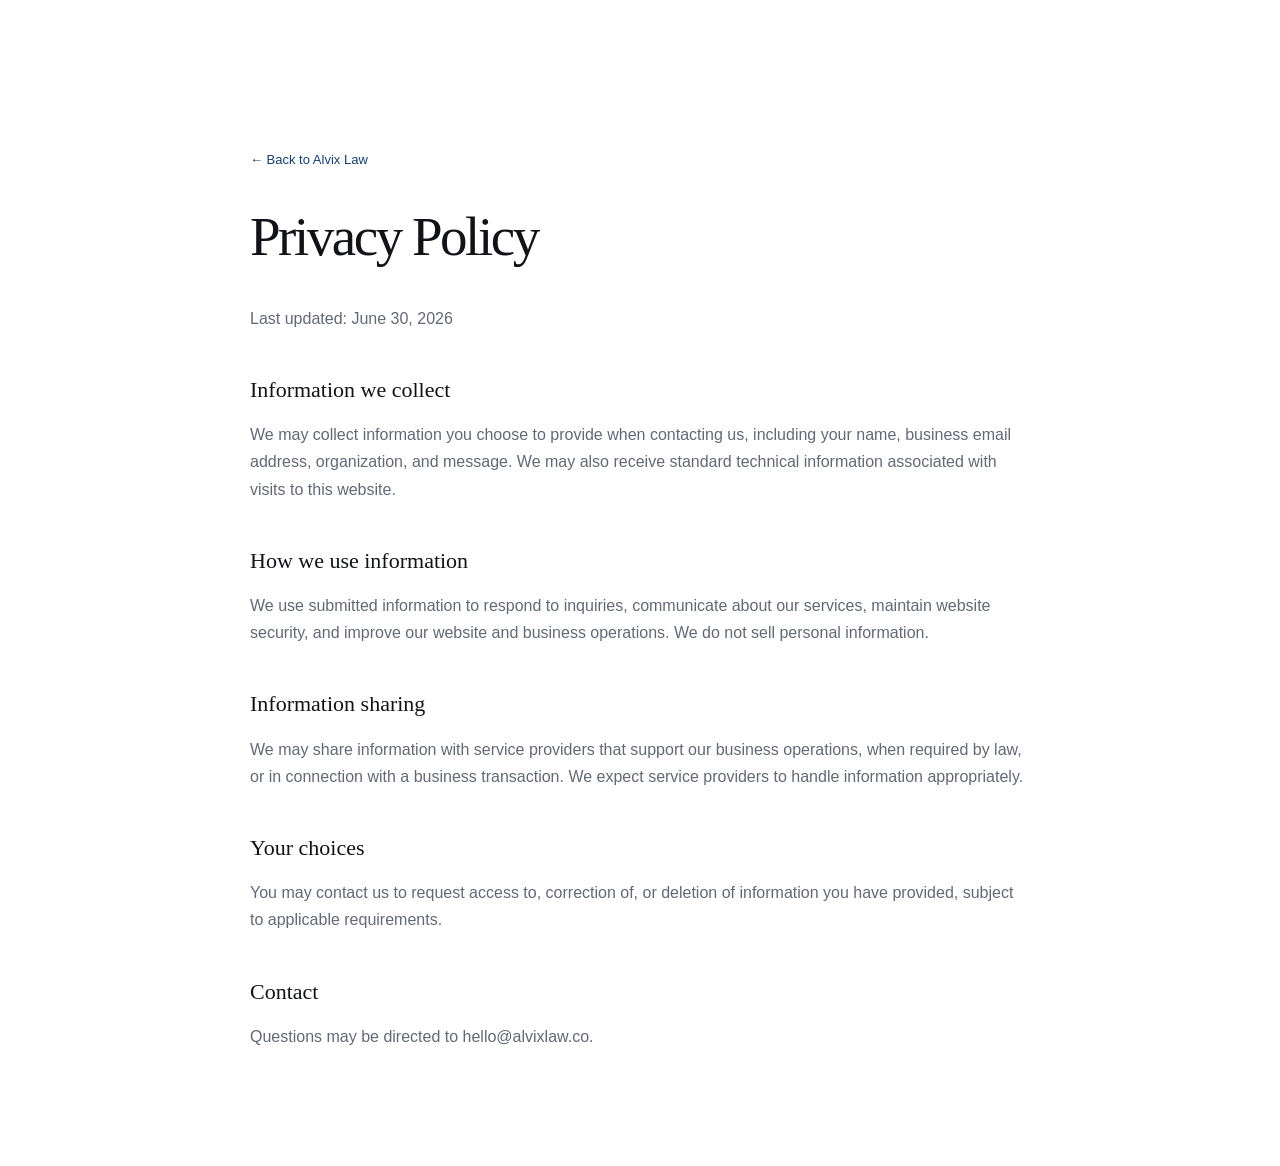
==== privacy.html @ d0ee5d0d "Redesign Alvix Law corporate website" ====
<!doctype html><html lang="en"><head><meta charset="UTF-8"><meta name="viewport" content="width=device-width,initial-scale=1"><title>Privacy Policy | Alvix Law</title><link rel="stylesheet" href="styles.css"></head><body><main class="legal-page"><a class="legal-back" href="index.html">← Back to Alvix Law</a><h1>Privacy Policy</h1><p>Last updated: June 30, 2026</p><h2>Information we collect</h2><p>We may collect information you choose to provide when contacting us, including your name, business email address, organization, and message. We may also receive standard technical information associated with visits to this website.</p><h2>How we use information</h2><p>We use submitted information to respond to inquiries, communicate about our services, maintain website security, and improve our website and business operations. We do not sell personal information.</p><h2>Information sharing</h2><p>We may share information with service providers that support our business operations, when required by law, or in connection with a business transaction. We expect service providers to handle information appropriately.</p><h2>Your choices</h2><p>You may contact us to request access to, correction of, or deletion of information you have provided, subject to applicable requirements.</p><h2>Contact</h2><p>Questions may be directed to <a href="mailto:hello@alvixlaw.co">hello@alvixlaw.co</a>.</p></main></body></html>
---- styles.css ----
:root{--ink:#111318;--muted:#626975;--line:#dfe2e7;--wash:#f5f6f8;--blue:#163f73;--blue2:#0e2c50;--white:#fff;--pad:clamp(24px,5.6vw,88px);--max:1440px}*{box-sizing:border-box}html{scroll-behavior:smooth}body{margin:0;color:var(--ink);background:#fff;font-family:"DM Sans",sans-serif;-webkit-font-smoothing:antialiased}a{color:inherit;text-decoration:none}button,input,textarea{font:inherit}.site-header{position:fixed;inset:0 0 auto;z-index:20;background:rgba(255,255,255,.92);backdrop-filter:blur(16px);border-bottom:1px solid rgba(17,19,24,.1)}.header-inner{height:76px;max-width:var(--max);margin:auto;padding:0 var(--pad);display:grid;grid-template-columns:1fr auto 1fr;align-items:center}.brand{display:inline-flex;align-items:center;gap:8px;width:max-content;font:500 17px Manrope,sans-serif;letter-spacing:.075em}.brand b{font-weight:400;color:#7a8089}.brand svg{width:28px;fill:var(--ink)}nav{display:flex;gap:34px}nav a{font-size:13px;color:#343941;transition:color .2s}nav a:hover{color:var(--blue)}.button{display:inline-flex;justify-content:center;align-items:center;gap:20px;width:max-content;min-height:50px;padding:0 22px;background:var(--blue);color:#fff;border:1px solid var(--blue);font-size:13px;font-weight:500;cursor:pointer;transition:background .2s,transform .2s}.button:hover{background:var(--blue2);transform:translateY(-1px)}.button span{font-size:17px}.button-small{justify-self:end;min-height:40px;padding:0 16px;gap:12px}.menu-toggle{display:none;background:none;border:0;padding:10px 0}.hero{max-width:var(--max);min-height:760px;margin:auto;padding:76px 0 0;display:grid;grid-template-columns:1.08fr .92fr}.hero-copy{padding:clamp(90px,10vw,150px) var(--pad) 80px;display:flex;flex-direction:column;justify-content:center}.eyebrow,.section-kicker{display:flex;align-items:center;gap:11px;text-transform:uppercase;letter-spacing:.15em;font-size:10px;font-weight:600}.eyebrow span{width:18px;height:1px;background:var(--blue)}.hero h1{font:500 clamp(58px,6vw,96px)/.99 Manrope,sans-serif;letter-spacing:-.064em;margin:34px 0 32px;max-width:790px}.hero h1 em{font-style:normal;color:var(--blue)}.hero-lede{max-width:640px;color:var(--muted);font-size:clamp(17px,1.35vw,21px);line-height:1.58;margin:0}.hero-actions{display:flex;align-items:center;gap:32px;margin-top:44px}.text-link{font-size:13px;font-weight:500;border-bottom:1px solid var(--ink);padding:7px 0}.text-link span{margin-left:8px}.hero-image{background:linear-gradient(rgba(8,25,43,.04),rgba(8,25,43,.04)),url("assets/austin-skyline.webp") center/cover;position:relative;min-height:620px}.image-caption{position:absolute;bottom:0;left:0;right:0;padding:18px 22px;display:flex;justify-content:space-between;background:rgba(7,20,34,.62);color:#fff;font-size:9px;letter-spacing:.12em;text-transform:uppercase;backdrop-filter:blur(8px)}.trust-bar{max-width:var(--max);margin:auto;padding:0 var(--pad);min-height:96px;border-top:1px solid var(--line);border-bottom:1px solid var(--line);display:flex;align-items:center;justify-content:space-between;gap:22px}.trust-bar p{font-size:11px;text-transform:uppercase;letter-spacing:.12em;color:#505660;white-space:nowrap}.trust-bar i{width:4px;height:4px;border-radius:50%;background:#9aa0a9}.section{max-width:var(--max);margin:auto;padding:clamp(90px,11vw,165px) var(--pad)}.section-kicker{align-items:flex-start;color:var(--muted)}.section-kicker span{font-size:9px;color:var(--blue);padding-top:2px}.section-kicker p{margin:0}.about{display:grid;grid-template-columns:25% 1fr}.about-content h2,.section-intro h2,.why h2,.contact h2{font:500 clamp(42px,5.4vw,78px)/1.07 Manrope,sans-serif;letter-spacing:-.052em;margin:0}.about-copy{display:grid;grid-template-columns:1fr 1fr;gap:54px;margin-top:65px}.about-copy p{font-size:17px;line-height:1.65;margin:0;color:var(--muted)}.services{background:var(--wash);max-width:none}.services>*{max-width:calc(var(--max) - var(--pad)*2);margin-left:auto;margin-right:auto}.section-intro{display:grid;grid-template-columns:25% 1fr 300px;gap:0;align-items:end}.section-intro h2{max-width:780px}.section-intro>p{color:var(--muted);line-height:1.6;font-size:15px;margin:0}.service-grid{display:grid;grid-template-columns:repeat(3,1fr);border-top:1px solid var(--line);border-left:1px solid var(--line);margin-top:80px}.service-grid article{background:#fff;min-height:310px;padding:30px;position:relative;border-right:1px solid var(--line);border-bottom:1px solid var(--line);display:flex;flex-direction:column;transition:transform .25s,box-shadow .25s}.service-grid article:hover{transform:translateY(-4px);box-shadow:0 18px 50px rgba(20,35,55,.08);z-index:2}.service-grid article>span{position:absolute;top:33px;right:30px;color:#8a9099;font-size:10px}.service-icon{width:42px;height:42px;background:#edf2f7;display:grid;place-items:center;color:var(--blue)}.service-icon svg{width:21px;fill:none;stroke:currentColor;stroke-width:1.35}.service-grid h3{font:500 21px Manrope;margin:auto 0 13px;letter-spacing:-.025em}.service-grid p{font-size:14px;line-height:1.6;color:var(--muted);margin:0;max-width:310px}.why{padding-top:0;padding-bottom:0}.why-panel{background:var(--blue2);color:#fff;padding:clamp(55px,7vw,100px);display:grid;grid-template-columns:1.15fr .85fr;gap:12vw}.section-kicker.light{color:#aebdd0}.section-kicker.light span{color:#fff}.why h2{margin-top:40px}.why-lede{max-width:570px;color:#b8c4d3;font-size:16px;line-height:1.65;margin:35px 0 0}.why ul{list-style:none;margin:0;padding:0;border-top:1px solid rgba(255,255,255,.2);align-self:center}.why li{border-bottom:1px solid rgba(255,255,255,.2);padding:21px 0;display:flex;gap:16px;font-size:14px}.why li span{color:#9cb6d3}.process-heading{grid-template-columns:25% 1fr 300px}.timeline{display:grid;grid-template-columns:repeat(4,1fr);margin-top:90px;border-top:1px solid var(--ink)}.timeline article{min-height:260px;padding:24px 26px 0 0;display:flex;flex-direction:column;justify-content:space-between;border-right:1px solid var(--line);position:relative}.timeline article:before{content:"";position:absolute;top:-4px;left:0;width:7px;height:7px;background:var(--blue);border-radius:50%}.timeline article:not(:first-child){padding-left:26px}.timeline article>span{font-size:10px;color:var(--muted)}.timeline h3{font:500 20px Manrope;margin:0 0 14px}.timeline p{font-size:14px;line-height:1.6;color:var(--muted);max-width:250px;margin:0}.contact{background:var(--wash);max-width:none;display:grid;grid-template-columns:1fr 1fr;gap:12vw}.contact>*{max-width:630px}.contact-copy{margin-left:max(0px,calc((100vw - var(--max))/2))}.contact h2{margin:35px 0 30px}.contact-copy>p{font-size:16px;line-height:1.65;color:var(--muted);max-width:530px}.contact-details{display:flex;flex-direction:column;gap:10px;margin-top:50px;font-size:14px}.contact-details a{text-decoration:underline;text-underline-offset:4px}.contact-details span{color:var(--muted)}form{background:#fff;padding:clamp(28px,4vw,52px);box-shadow:0 24px 70px rgba(20,35,55,.07)}label{display:flex;flex-direction:column;gap:9px;font-size:11px;font-weight:500;color:#424852;margin-bottom:23px}.field-row{display:grid;grid-template-columns:1fr 1fr;gap:18px}.field-row label{margin-bottom:23px}input,textarea{width:100%;border:0;border-bottom:1px solid #cbd0d6;background:transparent;padding:10px 0 12px;color:var(--ink);outline:none;resize:vertical;border-radius:0}input:focus,textarea:focus{border-color:var(--blue)}form .button{margin-top:5px}.form-note{font-size:10px;color:#7a8089;margin:15px 0 0}footer{background:#111820;color:#fff;padding:70px max(var(--pad),calc((100vw - var(--max))/2 + var(--pad))) 30px}.footer-top{display:grid;grid-template-columns:1.5fr 1fr 1fr;align-items:start;gap:40px}.footer-brand svg{fill:#fff}.footer-brand b{color:#8996a4}.footer-top p{margin:0;color:#aeb6c0;font-size:12px;line-height:1.65}.footer-bottom{border-top:1px solid #35404c;margin-top:70px;padding-top:25px;display:flex;justify-content:space-between}.footer-bottom p,.footer-bottom a,.disclosure{font-size:10px;color:#909ba7}.footer-bottom div{display:flex;gap:25px}.disclosure{border-top:1px solid #35404c;margin:25px 0 0;padding-top:22px;line-height:1.6;max-width:900px}.legal-page{max-width:840px;margin:0 auto;padding:150px 30px 100px}.legal-page h1{font:500 55px Manrope;letter-spacing:-.045em}.legal-page h2{font:500 22px Manrope;margin-top:45px}.legal-page p,.legal-page li{color:var(--muted);line-height:1.7}.legal-back{font-size:13px;color:var(--blue)}.fade-up{opacity:0;transform:translateY(18px);transition:opacity .65s ease,transform .65s ease}.fade-up.visible{opacity:1;transform:none}@media(max-width:960px){.header-inner{grid-template-columns:1fr auto}.header-inner nav,.header-inner>.button{display:none}.menu-toggle{display:flex;flex-direction:column;gap:6px}.menu-toggle span{width:24px;height:1px;background:var(--ink);transition:transform .2s}.site-header.open .header-inner{height:100vh;align-items:flex-start;padding-top:24px;background:#fff}.site-header.open nav{display:flex;position:absolute;top:23%;left:var(--pad);flex-direction:column;gap:18px}.site-header.open nav a{font:500 40px Manrope;letter-spacing:-.04em}.site-header.open .header-inner>.button{display:flex;position:absolute;left:var(--pad);bottom:45px}.site-header.open .menu-toggle span:first-child{transform:translateY(3.5px) rotate(45deg)}.site-header.open .menu-toggle span:last-child{transform:translateY(-3.5px) rotate(-45deg)}.hero{grid-template-columns:1fr;min-height:auto}.hero-copy{padding-top:130px}.hero-image{min-height:520px}.about{grid-template-columns:1fr;gap:45px}.section-intro,.process-heading{grid-template-columns:1fr;gap:35px}.section-intro>p{max-width:500px}.service-grid{grid-template-columns:repeat(2,1fr)}.why-panel{grid-template-columns:1fr;gap:65px}.contact{gap:60px}.timeline{grid-template-columns:repeat(2,1fr);border-left:1px solid var(--line)}.timeline article{border-bottom:1px solid var(--line);padding:24px!important}.timeline article:before{left:-4px}.footer-top{grid-template-columns:1fr 1fr}.footer-top .footer-brand{grid-column:1/-1}}@media(max-width:680px){.header-inner{height:68px}.hero{padding-top:68px}.hero-copy{padding:85px var(--pad) 65px}.hero h1{font-size:clamp(50px,15vw,72px)}.hero-image{min-height:380px}.hero-actions{align-items:flex-start;flex-direction:column;gap:18px}.trust-bar{overflow:hidden;justify-content:flex-start;gap:20px}.trust-bar p:nth-of-type(n+3),.trust-bar i:nth-of-type(n+3){display:none}.about-copy{grid-template-columns:1fr;gap:22px;margin-top:40px}.service-grid{grid-template-columns:1fr;margin-top:55px}.service-grid article{min-height:260px}.why{padding-left:0;padding-right:0}.why-panel{padding:70px var(--pad)}.timeline{grid-template-columns:1fr;margin-top:55px}.timeline article{min-height:210px}.contact{grid-template-columns:1fr;padding-top:90px;padding-bottom:90px}.contact-copy{margin:0}.field-row{grid-template-columns:1fr;gap:0}.footer-top{grid-template-columns:1fr}.footer-top .footer-brand{grid-column:auto}.footer-bottom{align-items:flex-start;flex-direction:column;gap:20px}.footer-bottom div{flex-wrap:wrap}.image-caption span:last-child{display:none}}
@media(prefers-reduced-motion:reduce){html{scroll-behavior:auto}*,*:before,*:after{animation:none!important;transition:none!important}.fade-up{opacity:1;transform:none}}
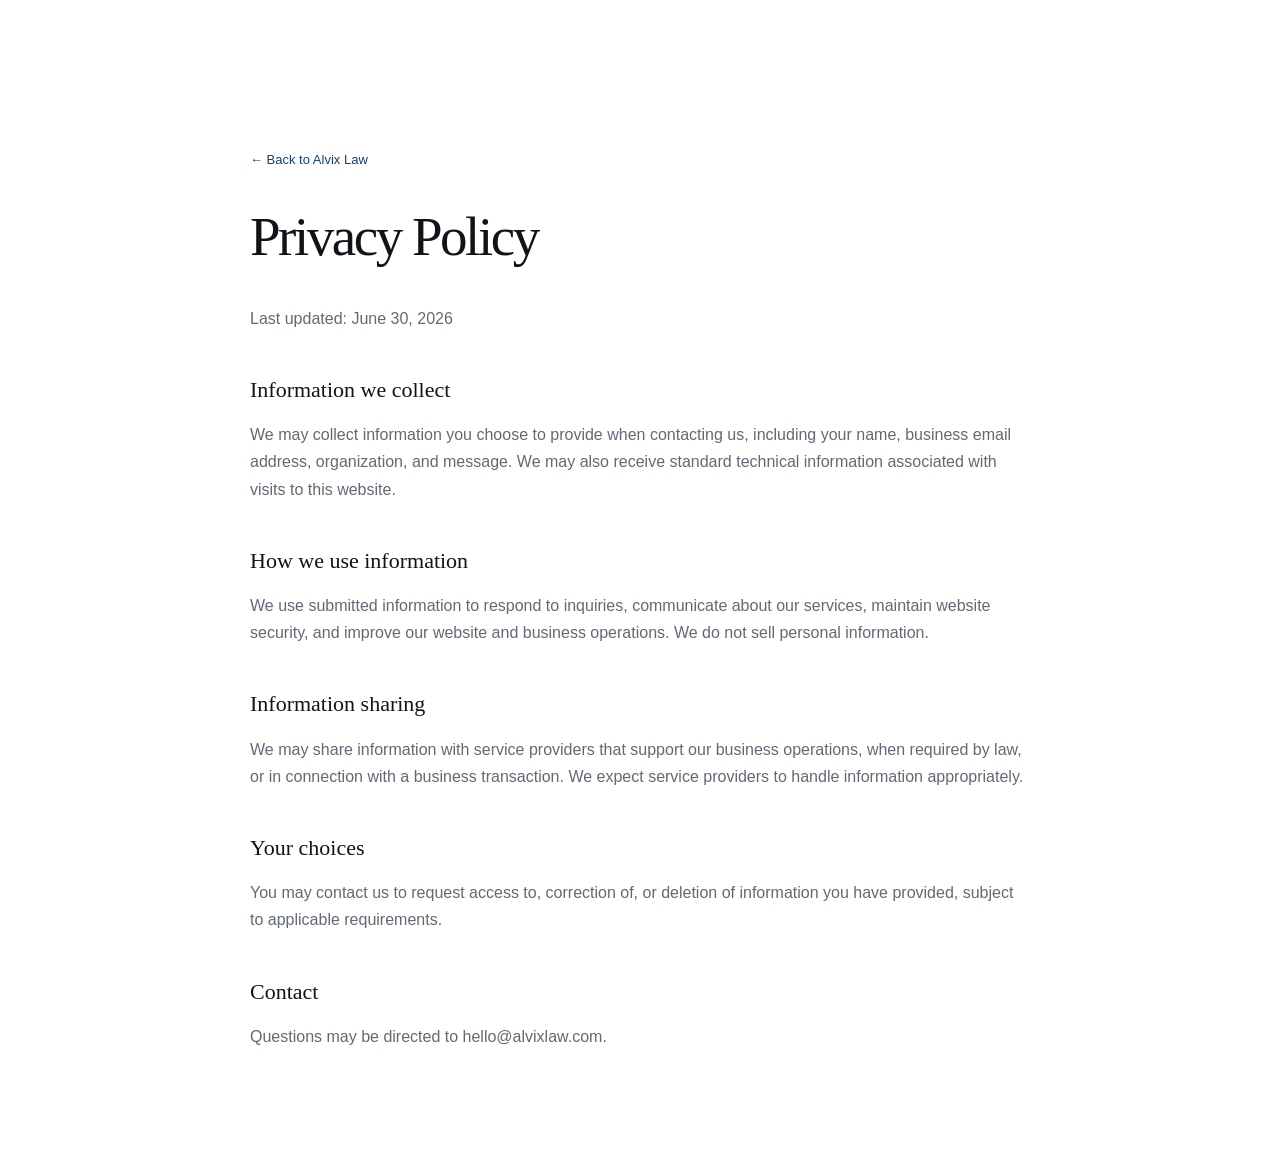
==== commit a0f697b8: "Refine corporate calls to action" ====
--- a/privacy.html
+++ b/privacy.html
@@ -1 +1,46 @@
-<!doctype html><html lang="en"><head><meta charset="UTF-8"><meta name="viewport" content="width=device-width,initial-scale=1"><title>Privacy Policy | Alvix Law</title><link rel="stylesheet" href="styles.css"></head><body><main class="legal-page"><a class="legal-back" href="index.html">← Back to Alvix Law</a><h1>Privacy Policy</h1><p>Last updated: June 30, 2026</p><h2>Information we collect</h2><p>We may collect information you choose to provide when contacting us, including your name, business email address, organization, and message. We may also receive standard technical information associated with visits to this website.</p><h2>How we use information</h2><p>We use submitted information to respond to inquiries, communicate about our services, maintain website security, and improve our website and business operations. We do not sell personal information.</p><h2>Information sharing</h2><p>We may share information with service providers that support our business operations, when required by law, or in connection with a business transaction. We expect service providers to handle information appropriately.</p><h2>Your choices</h2><p>You may contact us to request access to, correction of, or deletion of information you have provided, subject to applicable requirements.</p><h2>Contact</h2><p>Questions may be directed to <a href="mailto:hello@alvixlaw.co">hello@alvixlaw.co</a>.</p></main></body></html>
+<!doctype html>
+<html lang="en">
+  <head>
+    <meta charset="UTF-8" />
+    <meta name="viewport" content="width=device-width,initial-scale=1" />
+    <title>Privacy Policy | Alvix Law</title>
+    <link rel="stylesheet" href="styles.css" />
+  </head>
+  <body>
+    <main class="legal-page">
+      <a class="legal-back" href="index.html">← Back to Alvix Law</a>
+      <h1>Privacy Policy</h1>
+      <p>Last updated: June 30, 2026</p>
+      <h2>Information we collect</h2>
+      <p>
+        We may collect information you choose to provide when contacting us,
+        including your name, business email address, organization, and message.
+        We may also receive standard technical information associated with
+        visits to this website.
+      </p>
+      <h2>How we use information</h2>
+      <p>
+        We use submitted information to respond to inquiries, communicate about
+        our services, maintain website security, and improve our website and
+        business operations. We do not sell personal information.
+      </p>
+      <h2>Information sharing</h2>
+      <p>
+        We may share information with service providers that support our
+        business operations, when required by law, or in connection with a
+        business transaction. We expect service providers to handle information
+        appropriately.
+      </p>
+      <h2>Your choices</h2>
+      <p>
+        You may contact us to request access to, correction of, or deletion of
+        information you have provided, subject to applicable requirements.
+      </p>
+      <h2>Contact</h2>
+      <p>
+        Questions may be directed to
+        <a href="mailto:hello@alvixlaw.com">hello@alvixlaw.com</a>.
+      </p>
+    </main>
+  </body>
+</html>
--- a/styles.css
+++ b/styles.css
@@ -1,2 +1,798 @@
-:root{--ink:#111318;--muted:#626975;--line:#dfe2e7;--wash:#f5f6f8;--blue:#163f73;--blue2:#0e2c50;--white:#fff;--pad:clamp(24px,5.6vw,88px);--max:1440px}*{box-sizing:border-box}html{scroll-behavior:smooth}body{margin:0;color:var(--ink);background:#fff;font-family:"DM Sans",sans-serif;-webkit-font-smoothing:antialiased}a{color:inherit;text-decoration:none}button,input,textarea{font:inherit}.site-header{position:fixed;inset:0 0 auto;z-index:20;background:rgba(255,255,255,.92);backdrop-filter:blur(16px);border-bottom:1px solid rgba(17,19,24,.1)}.header-inner{height:76px;max-width:var(--max);margin:auto;padding:0 var(--pad);display:grid;grid-template-columns:1fr auto 1fr;align-items:center}.brand{display:inline-flex;align-items:center;gap:8px;width:max-content;font:500 17px Manrope,sans-serif;letter-spacing:.075em}.brand b{font-weight:400;color:#7a8089}.brand svg{width:28px;fill:var(--ink)}nav{display:flex;gap:34px}nav a{font-size:13px;color:#343941;transition:color .2s}nav a:hover{color:var(--blue)}.button{display:inline-flex;justify-content:center;align-items:center;gap:20px;width:max-content;min-height:50px;padding:0 22px;background:var(--blue);color:#fff;border:1px solid var(--blue);font-size:13px;font-weight:500;cursor:pointer;transition:background .2s,transform .2s}.button:hover{background:var(--blue2);transform:translateY(-1px)}.button span{font-size:17px}.button-small{justify-self:end;min-height:40px;padding:0 16px;gap:12px}.menu-toggle{display:none;background:none;border:0;padding:10px 0}.hero{max-width:var(--max);min-height:760px;margin:auto;padding:76px 0 0;display:grid;grid-template-columns:1.08fr .92fr}.hero-copy{padding:clamp(90px,10vw,150px) var(--pad) 80px;display:flex;flex-direction:column;justify-content:center}.eyebrow,.section-kicker{display:flex;align-items:center;gap:11px;text-transform:uppercase;letter-spacing:.15em;font-size:10px;font-weight:600}.eyebrow span{width:18px;height:1px;background:var(--blue)}.hero h1{font:500 clamp(58px,6vw,96px)/.99 Manrope,sans-serif;letter-spacing:-.064em;margin:34px 0 32px;max-width:790px}.hero h1 em{font-style:normal;color:var(--blue)}.hero-lede{max-width:640px;color:var(--muted);font-size:clamp(17px,1.35vw,21px);line-height:1.58;margin:0}.hero-actions{display:flex;align-items:center;gap:32px;margin-top:44px}.text-link{font-size:13px;font-weight:500;border-bottom:1px solid var(--ink);padding:7px 0}.text-link span{margin-left:8px}.hero-image{background:linear-gradient(rgba(8,25,43,.04),rgba(8,25,43,.04)),url("assets/austin-skyline.webp") center/cover;position:relative;min-height:620px}.image-caption{position:absolute;bottom:0;left:0;right:0;padding:18px 22px;display:flex;justify-content:space-between;background:rgba(7,20,34,.62);color:#fff;font-size:9px;letter-spacing:.12em;text-transform:uppercase;backdrop-filter:blur(8px)}.trust-bar{max-width:var(--max);margin:auto;padding:0 var(--pad);min-height:96px;border-top:1px solid var(--line);border-bottom:1px solid var(--line);display:flex;align-items:center;justify-content:space-between;gap:22px}.trust-bar p{font-size:11px;text-transform:uppercase;letter-spacing:.12em;color:#505660;white-space:nowrap}.trust-bar i{width:4px;height:4px;border-radius:50%;background:#9aa0a9}.section{max-width:var(--max);margin:auto;padding:clamp(90px,11vw,165px) var(--pad)}.section-kicker{align-items:flex-start;color:var(--muted)}.section-kicker span{font-size:9px;color:var(--blue);padding-top:2px}.section-kicker p{margin:0}.about{display:grid;grid-template-columns:25% 1fr}.about-content h2,.section-intro h2,.why h2,.contact h2{font:500 clamp(42px,5.4vw,78px)/1.07 Manrope,sans-serif;letter-spacing:-.052em;margin:0}.about-copy{display:grid;grid-template-columns:1fr 1fr;gap:54px;margin-top:65px}.about-copy p{font-size:17px;line-height:1.65;margin:0;color:var(--muted)}.services{background:var(--wash);max-width:none}.services>*{max-width:calc(var(--max) - var(--pad)*2);margin-left:auto;margin-right:auto}.section-intro{display:grid;grid-template-columns:25% 1fr 300px;gap:0;align-items:end}.section-intro h2{max-width:780px}.section-intro>p{color:var(--muted);line-height:1.6;font-size:15px;margin:0}.service-grid{display:grid;grid-template-columns:repeat(3,1fr);border-top:1px solid var(--line);border-left:1px solid var(--line);margin-top:80px}.service-grid article{background:#fff;min-height:310px;padding:30px;position:relative;border-right:1px solid var(--line);border-bottom:1px solid var(--line);display:flex;flex-direction:column;transition:transform .25s,box-shadow .25s}.service-grid article:hover{transform:translateY(-4px);box-shadow:0 18px 50px rgba(20,35,55,.08);z-index:2}.service-grid article>span{position:absolute;top:33px;right:30px;color:#8a9099;font-size:10px}.service-icon{width:42px;height:42px;background:#edf2f7;display:grid;place-items:center;color:var(--blue)}.service-icon svg{width:21px;fill:none;stroke:currentColor;stroke-width:1.35}.service-grid h3{font:500 21px Manrope;margin:auto 0 13px;letter-spacing:-.025em}.service-grid p{font-size:14px;line-height:1.6;color:var(--muted);margin:0;max-width:310px}.why{padding-top:0;padding-bottom:0}.why-panel{background:var(--blue2);color:#fff;padding:clamp(55px,7vw,100px);display:grid;grid-template-columns:1.15fr .85fr;gap:12vw}.section-kicker.light{color:#aebdd0}.section-kicker.light span{color:#fff}.why h2{margin-top:40px}.why-lede{max-width:570px;color:#b8c4d3;font-size:16px;line-height:1.65;margin:35px 0 0}.why ul{list-style:none;margin:0;padding:0;border-top:1px solid rgba(255,255,255,.2);align-self:center}.why li{border-bottom:1px solid rgba(255,255,255,.2);padding:21px 0;display:flex;gap:16px;font-size:14px}.why li span{color:#9cb6d3}.process-heading{grid-template-columns:25% 1fr 300px}.timeline{display:grid;grid-template-columns:repeat(4,1fr);margin-top:90px;border-top:1px solid var(--ink)}.timeline article{min-height:260px;padding:24px 26px 0 0;display:flex;flex-direction:column;justify-content:space-between;border-right:1px solid var(--line);position:relative}.timeline article:before{content:"";position:absolute;top:-4px;left:0;width:7px;height:7px;background:var(--blue);border-radius:50%}.timeline article:not(:first-child){padding-left:26px}.timeline article>span{font-size:10px;color:var(--muted)}.timeline h3{font:500 20px Manrope;margin:0 0 14px}.timeline p{font-size:14px;line-height:1.6;color:var(--muted);max-width:250px;margin:0}.contact{background:var(--wash);max-width:none;display:grid;grid-template-columns:1fr 1fr;gap:12vw}.contact>*{max-width:630px}.contact-copy{margin-left:max(0px,calc((100vw - var(--max))/2))}.contact h2{margin:35px 0 30px}.contact-copy>p{font-size:16px;line-height:1.65;color:var(--muted);max-width:530px}.contact-details{display:flex;flex-direction:column;gap:10px;margin-top:50px;font-size:14px}.contact-details a{text-decoration:underline;text-underline-offset:4px}.contact-details span{color:var(--muted)}form{background:#fff;padding:clamp(28px,4vw,52px);box-shadow:0 24px 70px rgba(20,35,55,.07)}label{display:flex;flex-direction:column;gap:9px;font-size:11px;font-weight:500;color:#424852;margin-bottom:23px}.field-row{display:grid;grid-template-columns:1fr 1fr;gap:18px}.field-row label{margin-bottom:23px}input,textarea{width:100%;border:0;border-bottom:1px solid #cbd0d6;background:transparent;padding:10px 0 12px;color:var(--ink);outline:none;resize:vertical;border-radius:0}input:focus,textarea:focus{border-color:var(--blue)}form .button{margin-top:5px}.form-note{font-size:10px;color:#7a8089;margin:15px 0 0}footer{background:#111820;color:#fff;padding:70px max(var(--pad),calc((100vw - var(--max))/2 + var(--pad))) 30px}.footer-top{display:grid;grid-template-columns:1.5fr 1fr 1fr;align-items:start;gap:40px}.footer-brand svg{fill:#fff}.footer-brand b{color:#8996a4}.footer-top p{margin:0;color:#aeb6c0;font-size:12px;line-height:1.65}.footer-bottom{border-top:1px solid #35404c;margin-top:70px;padding-top:25px;display:flex;justify-content:space-between}.footer-bottom p,.footer-bottom a,.disclosure{font-size:10px;color:#909ba7}.footer-bottom div{display:flex;gap:25px}.disclosure{border-top:1px solid #35404c;margin:25px 0 0;padding-top:22px;line-height:1.6;max-width:900px}.legal-page{max-width:840px;margin:0 auto;padding:150px 30px 100px}.legal-page h1{font:500 55px Manrope;letter-spacing:-.045em}.legal-page h2{font:500 22px Manrope;margin-top:45px}.legal-page p,.legal-page li{color:var(--muted);line-height:1.7}.legal-back{font-size:13px;color:var(--blue)}.fade-up{opacity:0;transform:translateY(18px);transition:opacity .65s ease,transform .65s ease}.fade-up.visible{opacity:1;transform:none}@media(max-width:960px){.header-inner{grid-template-columns:1fr auto}.header-inner nav,.header-inner>.button{display:none}.menu-toggle{display:flex;flex-direction:column;gap:6px}.menu-toggle span{width:24px;height:1px;background:var(--ink);transition:transform .2s}.site-header.open .header-inner{height:100vh;align-items:flex-start;padding-top:24px;background:#fff}.site-header.open nav{display:flex;position:absolute;top:23%;left:var(--pad);flex-direction:column;gap:18px}.site-header.open nav a{font:500 40px Manrope;letter-spacing:-.04em}.site-header.open .header-inner>.button{display:flex;position:absolute;left:var(--pad);bottom:45px}.site-header.open .menu-toggle span:first-child{transform:translateY(3.5px) rotate(45deg)}.site-header.open .menu-toggle span:last-child{transform:translateY(-3.5px) rotate(-45deg)}.hero{grid-template-columns:1fr;min-height:auto}.hero-copy{padding-top:130px}.hero-image{min-height:520px}.about{grid-template-columns:1fr;gap:45px}.section-intro,.process-heading{grid-template-columns:1fr;gap:35px}.section-intro>p{max-width:500px}.service-grid{grid-template-columns:repeat(2,1fr)}.why-panel{grid-template-columns:1fr;gap:65px}.contact{gap:60px}.timeline{grid-template-columns:repeat(2,1fr);border-left:1px solid var(--line)}.timeline article{border-bottom:1px solid var(--line);padding:24px!important}.timeline article:before{left:-4px}.footer-top{grid-template-columns:1fr 1fr}.footer-top .footer-brand{grid-column:1/-1}}@media(max-width:680px){.header-inner{height:68px}.hero{padding-top:68px}.hero-copy{padding:85px var(--pad) 65px}.hero h1{font-size:clamp(50px,15vw,72px)}.hero-image{min-height:380px}.hero-actions{align-items:flex-start;flex-direction:column;gap:18px}.trust-bar{overflow:hidden;justify-content:flex-start;gap:20px}.trust-bar p:nth-of-type(n+3),.trust-bar i:nth-of-type(n+3){display:none}.about-copy{grid-template-columns:1fr;gap:22px;margin-top:40px}.service-grid{grid-template-columns:1fr;margin-top:55px}.service-grid article{min-height:260px}.why{padding-left:0;padding-right:0}.why-panel{padding:70px var(--pad)}.timeline{grid-template-columns:1fr;margin-top:55px}.timeline article{min-height:210px}.contact{grid-template-columns:1fr;padding-top:90px;padding-bottom:90px}.contact-copy{margin:0}.field-row{grid-template-columns:1fr;gap:0}.footer-top{grid-template-columns:1fr}.footer-top .footer-brand{grid-column:auto}.footer-bottom{align-items:flex-start;flex-direction:column;gap:20px}.footer-bottom div{flex-wrap:wrap}.image-caption span:last-child{display:none}}
-@media(prefers-reduced-motion:reduce){html{scroll-behavior:auto}*,*:before,*:after{animation:none!important;transition:none!important}.fade-up{opacity:1;transform:none}}
+:root {
+  --ink: #111318;
+  --muted: #626975;
+  --line: #dfe2e7;
+  --wash: #f5f6f8;
+  --blue: #163f73;
+  --blue2: #0e2c50;
+  --white: #fff;
+  --pad: clamp(24px, 5.6vw, 88px);
+  --max: 1440px;
+}
+* {
+  box-sizing: border-box;
+}
+html {
+  scroll-behavior: smooth;
+}
+body {
+  margin: 0;
+  color: var(--ink);
+  background: #fff;
+  font-family: "DM Sans", sans-serif;
+  -webkit-font-smoothing: antialiased;
+}
+a {
+  color: inherit;
+  text-decoration: none;
+}
+button,
+input,
+textarea {
+  font: inherit;
+}
+.site-header {
+  position: fixed;
+  inset: 0 0 auto;
+  z-index: 20;
+  background: rgba(255, 255, 255, 0.92);
+  backdrop-filter: blur(16px);
+  border-bottom: 1px solid rgba(17, 19, 24, 0.1);
+}
+.header-inner {
+  height: 76px;
+  max-width: var(--max);
+  margin: auto;
+  padding: 0 var(--pad);
+  display: grid;
+  grid-template-columns: 1fr auto 1fr;
+  align-items: center;
+}
+.brand {
+  display: inline-flex;
+  align-items: center;
+  gap: 8px;
+  width: max-content;
+  font:
+    500 17px Manrope,
+    sans-serif;
+  letter-spacing: 0.075em;
+}
+.brand b {
+  font-weight: 400;
+  color: #7a8089;
+}
+.brand svg {
+  width: 28px;
+  fill: var(--ink);
+}
+nav {
+  display: flex;
+  gap: 34px;
+}
+nav a {
+  font-size: 13px;
+  color: #343941;
+  transition: color 0.2s;
+}
+nav a:hover {
+  color: var(--blue);
+}
+.button {
+  display: inline-flex;
+  justify-content: center;
+  align-items: center;
+  gap: 20px;
+  width: max-content;
+  min-height: 50px;
+  padding: 0 22px;
+  background: var(--blue);
+  color: #fff;
+  border: 1px solid var(--blue);
+  font-size: 13px;
+  font-weight: 500;
+  cursor: pointer;
+  transition:
+    background 0.2s,
+    transform 0.2s;
+}
+.button:hover {
+  background: var(--blue2);
+  transform: translateY(-1px);
+}
+.button span {
+  font-size: 17px;
+}
+.button-small {
+  justify-self: end;
+  min-height: 40px;
+  padding: 0 16px;
+  gap: 12px;
+}
+.menu-toggle {
+  display: none;
+  background: none;
+  border: 0;
+  padding: 10px 0;
+}
+.hero {
+  max-width: var(--max);
+  min-height: 760px;
+  margin: auto;
+  padding: 76px 0 0;
+  display: grid;
+  grid-template-columns: 1.08fr 0.92fr;
+}
+.hero-copy {
+  padding: clamp(90px, 10vw, 150px) var(--pad) 80px;
+  display: flex;
+  flex-direction: column;
+  justify-content: center;
+}
+.eyebrow,
+.section-kicker {
+  display: flex;
+  align-items: center;
+  gap: 11px;
+  text-transform: uppercase;
+  letter-spacing: 0.15em;
+  font-size: 10px;
+  font-weight: 600;
+}
+.eyebrow span {
+  width: 18px;
+  height: 1px;
+  background: var(--blue);
+}
+.hero h1 {
+  font:
+    500 clamp(58px, 6vw, 96px) / 0.99 Manrope,
+    sans-serif;
+  letter-spacing: -0.064em;
+  margin: 34px 0 32px;
+  max-width: 790px;
+}
+.hero h1 em {
+  font-style: normal;
+  color: var(--blue);
+}
+.hero-lede {
+  max-width: 640px;
+  color: var(--muted);
+  font-size: clamp(17px, 1.35vw, 21px);
+  line-height: 1.58;
+  margin: 0;
+}
+.hero-actions {
+  display: flex;
+  align-items: center;
+  gap: 32px;
+  margin-top: 44px;
+}
+.text-link {
+  font-size: 13px;
+  font-weight: 500;
+  border-bottom: 1px solid var(--ink);
+  padding: 7px 0;
+}
+.text-link span {
+  margin-left: 8px;
+}
+.hero-image {
+  background:
+    linear-gradient(rgba(8, 25, 43, 0.04), rgba(8, 25, 43, 0.04)),
+    url("assets/austin-skyline.webp") center/cover;
+  position: relative;
+  min-height: 620px;
+}
+.image-caption {
+  position: absolute;
+  bottom: 0;
+  left: 0;
+  right: 0;
+  padding: 18px 22px;
+  display: flex;
+  justify-content: space-between;
+  background: rgba(7, 20, 34, 0.62);
+  color: #fff;
+  font-size: 9px;
+  letter-spacing: 0.12em;
+  text-transform: uppercase;
+  backdrop-filter: blur(8px);
+}
+.trust-bar {
+  max-width: var(--max);
+  margin: auto;
+  padding: 0 var(--pad);
+  min-height: 96px;
+  border-top: 1px solid var(--line);
+  border-bottom: 1px solid var(--line);
+  display: flex;
+  align-items: center;
+  justify-content: space-between;
+  gap: 22px;
+}
+.trust-bar p {
+  font-size: 11px;
+  text-transform: uppercase;
+  letter-spacing: 0.12em;
+  color: #505660;
+  white-space: nowrap;
+}
+.trust-bar i {
+  width: 4px;
+  height: 4px;
+  border-radius: 50%;
+  background: #9aa0a9;
+}
+.section {
+  max-width: var(--max);
+  margin: auto;
+  padding: clamp(90px, 11vw, 165px) var(--pad);
+}
+.section-kicker {
+  align-items: flex-start;
+  color: var(--muted);
+}
+.section-kicker span {
+  font-size: 9px;
+  color: var(--blue);
+  padding-top: 2px;
+}
+.section-kicker p {
+  margin: 0;
+}
+.about {
+  display: grid;
+  grid-template-columns: 25% 1fr;
+}
+.about-content h2,
+.section-intro h2,
+.why h2,
+.contact h2 {
+  font:
+    500 clamp(42px, 5.4vw, 78px) / 1.07 Manrope,
+    sans-serif;
+  letter-spacing: -0.052em;
+  margin: 0;
+}
+.about-copy {
+  display: grid;
+  grid-template-columns: 1fr 1fr;
+  gap: 54px;
+  margin-top: 65px;
+}
+.about-copy p {
+  font-size: 17px;
+  line-height: 1.65;
+  margin: 0;
+  color: var(--muted);
+}
+.services {
+  background: var(--wash);
+  max-width: none;
+}
+.services > * {
+  max-width: calc(var(--max) - var(--pad) * 2);
+  margin-left: auto;
+  margin-right: auto;
+}
+.section-intro {
+  display: grid;
+  grid-template-columns: 25% 1fr 300px;
+  gap: 0;
+  align-items: end;
+}
+.section-intro h2 {
+  max-width: 780px;
+}
+.section-intro > p {
+  color: var(--muted);
+  line-height: 1.6;
+  font-size: 15px;
+  margin: 0;
+}
+.service-grid {
+  display: grid;
+  grid-template-columns: repeat(3, 1fr);
+  border-top: 1px solid var(--line);
+  border-left: 1px solid var(--line);
+  margin-top: 80px;
+}
+.service-grid article {
+  background: #fff;
+  min-height: 310px;
+  padding: 30px;
+  position: relative;
+  border-right: 1px solid var(--line);
+  border-bottom: 1px solid var(--line);
+  display: flex;
+  flex-direction: column;
+  transition:
+    transform 0.25s,
+    box-shadow 0.25s;
+}
+.service-grid article:hover {
+  transform: translateY(-4px);
+  box-shadow: 0 18px 50px rgba(20, 35, 55, 0.08);
+  z-index: 2;
+}
+.service-grid article > span {
+  position: absolute;
+  top: 33px;
+  right: 30px;
+  color: #8a9099;
+  font-size: 10px;
+}
+.service-icon {
+  width: 42px;
+  height: 42px;
+  background: #edf2f7;
+  display: grid;
+  place-items: center;
+  color: var(--blue);
+}
+.service-icon svg {
+  width: 21px;
+  fill: none;
+  stroke: currentColor;
+  stroke-width: 1.35;
+}
+.service-grid h3 {
+  font: 500 21px Manrope;
+  margin: auto 0 13px;
+  letter-spacing: -0.025em;
+}
+.service-grid p {
+  font-size: 14px;
+  line-height: 1.6;
+  color: var(--muted);
+  margin: 0;
+  max-width: 310px;
+}
+.why {
+  padding-top: 0;
+  padding-bottom: 0;
+}
+.why-panel {
+  background: var(--blue2);
+  color: #fff;
+  padding: clamp(55px, 7vw, 100px);
+  display: grid;
+  grid-template-columns: 1.15fr 0.85fr;
+  gap: 12vw;
+}
+.section-kicker.light {
+  color: #aebdd0;
+}
+.section-kicker.light span {
+  color: #fff;
+}
+.why h2 {
+  margin-top: 40px;
+}
+.why-lede {
+  max-width: 570px;
+  color: #b8c4d3;
+  font-size: 16px;
+  line-height: 1.65;
+  margin: 35px 0 0;
+}
+.why ul {
+  list-style: none;
+  margin: 0;
+  padding: 0;
+  border-top: 1px solid rgba(255, 255, 255, 0.2);
+  align-self: center;
+}
+.why li {
+  border-bottom: 1px solid rgba(255, 255, 255, 0.2);
+  padding: 21px 0;
+  display: flex;
+  gap: 16px;
+  font-size: 14px;
+}
+.why li span {
+  color: #9cb6d3;
+}
+.process-heading {
+  grid-template-columns: 25% 1fr 300px;
+}
+.timeline {
+  display: grid;
+  grid-template-columns: repeat(4, 1fr);
+  margin-top: 90px;
+  border-top: 1px solid var(--ink);
+}
+.timeline article {
+  min-height: 260px;
+  padding: 24px 26px 0 0;
+  display: flex;
+  flex-direction: column;
+  justify-content: space-between;
+  border-right: 1px solid var(--line);
+  position: relative;
+}
+.timeline article:before {
+  content: "";
+  position: absolute;
+  top: -4px;
+  left: 0;
+  width: 7px;
+  height: 7px;
+  background: var(--blue);
+  border-radius: 50%;
+}
+.timeline article:not(:first-child) {
+  padding-left: 26px;
+}
+.timeline article > span {
+  font-size: 10px;
+  color: var(--muted);
+}
+.timeline h3 {
+  font: 500 20px Manrope;
+  margin: 0 0 14px;
+}
+.timeline p {
+  font-size: 14px;
+  line-height: 1.6;
+  color: var(--muted);
+  max-width: 250px;
+  margin: 0;
+}
+.contact {
+  background: var(--wash);
+  max-width: none;
+  display: grid;
+  grid-template-columns: 1fr 1fr;
+  gap: 12vw;
+}
+.contact > * {
+  max-width: 630px;
+}
+.contact-copy {
+  margin-left: max(0px, calc((100vw - var(--max)) / 2));
+}
+.contact h2 {
+  margin: 35px 0 30px;
+}
+.contact-copy > p {
+  font-size: 16px;
+  line-height: 1.65;
+  color: var(--muted);
+  max-width: 530px;
+}
+.contact-details {
+  display: flex;
+  flex-direction: column;
+  gap: 10px;
+  margin-top: 50px;
+  font-size: 14px;
+}
+.contact-details a {
+  text-decoration: underline;
+  text-underline-offset: 4px;
+}
+.contact-details span {
+  color: var(--muted);
+}
+.contact-card {
+  background: #fff;
+  padding: clamp(30px, 4vw, 52px);
+  border-top: 3px solid var(--blue);
+  box-shadow: 0 24px 70px rgba(20, 35, 55, 0.07);
+}
+.contact-card-label {
+  margin: 0 0 22px;
+  color: var(--blue);
+  font-size: 10px;
+  letter-spacing: 0.14em;
+  text-transform: uppercase;
+}
+.contact-card h3 {
+  max-width: 480px;
+  margin: 0 0 45px;
+  font: 500 clamp(24px, 2.6vw, 36px) / 1.25 Manrope, sans-serif;
+  letter-spacing: -0.035em;
+}
+.contact-card dl {
+  margin: 0 0 38px;
+}
+.contact-card dl > div {
+  display: grid;
+  grid-template-columns: 140px 1fr;
+  gap: 20px;
+  padding: 15px 0;
+  border-top: 1px solid var(--line);
+  font-size: 12px;
+}
+.contact-card dl > div:last-child {
+  border-bottom: 1px solid var(--line);
+}
+.contact-card dt {
+  color: var(--muted);
+}
+.contact-card dd {
+  margin: 0;
+}
+.contact-card .text-link {
+  display: inline-block;
+}
+footer {
+  background: #111820;
+  color: #fff;
+  padding: 70px max(var(--pad), calc((100vw - var(--max)) / 2 + var(--pad)))
+    30px;
+}
+.footer-top {
+  display: grid;
+  grid-template-columns: 1.5fr 1fr 1fr;
+  align-items: start;
+  gap: 40px;
+}
+.footer-brand svg {
+  fill: #fff;
+}
+.footer-brand b {
+  color: #8996a4;
+}
+.footer-top p {
+  margin: 0;
+  color: #aeb6c0;
+  font-size: 12px;
+  line-height: 1.65;
+}
+.footer-bottom {
+  border-top: 1px solid #35404c;
+  margin-top: 70px;
+  padding-top: 25px;
+  display: flex;
+  justify-content: space-between;
+}
+.footer-bottom p,
+.footer-bottom a,
+.disclosure {
+  font-size: 10px;
+  color: #909ba7;
+}
+.footer-bottom div {
+  display: flex;
+  gap: 25px;
+}
+.disclosure {
+  border-top: 1px solid #35404c;
+  margin: 25px 0 0;
+  padding-top: 22px;
+  line-height: 1.6;
+  max-width: 900px;
+}
+.legal-page {
+  max-width: 840px;
+  margin: 0 auto;
+  padding: 150px 30px 100px;
+}
+.legal-page h1 {
+  font: 500 55px Manrope;
+  letter-spacing: -0.045em;
+}
+.legal-page h2 {
+  font: 500 22px Manrope;
+  margin-top: 45px;
+}
+.legal-page p,
+.legal-page li {
+  color: var(--muted);
+  line-height: 1.7;
+}
+.legal-back {
+  font-size: 13px;
+  color: var(--blue);
+}
+.fade-up {
+  opacity: 0;
+  transform: translateY(18px);
+  transition:
+    opacity 0.65s ease,
+    transform 0.65s ease;
+}
+.fade-up.visible {
+  opacity: 1;
+  transform: none;
+}
+@media (max-width: 960px) {
+  .header-inner {
+    grid-template-columns: 1fr auto;
+  }
+  .header-inner nav,
+  .header-inner > .button {
+    display: none;
+  }
+  .menu-toggle {
+    display: flex;
+    flex-direction: column;
+    gap: 6px;
+  }
+  .menu-toggle span {
+    width: 24px;
+    height: 1px;
+    background: var(--ink);
+    transition: transform 0.2s;
+  }
+  .site-header.open .header-inner {
+    height: 100vh;
+    align-items: flex-start;
+    padding-top: 24px;
+    background: #fff;
+  }
+  .site-header.open nav {
+    display: flex;
+    position: absolute;
+    top: 23%;
+    left: var(--pad);
+    flex-direction: column;
+    gap: 18px;
+  }
+  .site-header.open nav a {
+    font: 500 40px Manrope;
+    letter-spacing: -0.04em;
+  }
+  .site-header.open .header-inner > .button {
+    display: flex;
+    position: absolute;
+    left: var(--pad);
+    bottom: 45px;
+  }
+  .site-header.open .menu-toggle span:first-child {
+    transform: translateY(3.5px) rotate(45deg);
+  }
+  .site-header.open .menu-toggle span:last-child {
+    transform: translateY(-3.5px) rotate(-45deg);
+  }
+  .hero {
+    grid-template-columns: 1fr;
+    min-height: auto;
+  }
+  .hero-copy {
+    padding-top: 130px;
+  }
+  .hero-image {
+    min-height: 520px;
+  }
+  .about {
+    grid-template-columns: 1fr;
+    gap: 45px;
+  }
+  .section-intro,
+  .process-heading {
+    grid-template-columns: 1fr;
+    gap: 35px;
+  }
+  .section-intro > p {
+    max-width: 500px;
+  }
+  .service-grid {
+    grid-template-columns: repeat(2, 1fr);
+  }
+  .why-panel {
+    grid-template-columns: 1fr;
+    gap: 65px;
+  }
+  .contact {
+    gap: 60px;
+  }
+  .timeline {
+    grid-template-columns: repeat(2, 1fr);
+    border-left: 1px solid var(--line);
+  }
+  .timeline article {
+    border-bottom: 1px solid var(--line);
+    padding: 24px !important;
+  }
+  .timeline article:before {
+    left: -4px;
+  }
+  .footer-top {
+    grid-template-columns: 1fr 1fr;
+  }
+  .footer-top .footer-brand {
+    grid-column: 1/-1;
+  }
+}
+@media (max-width: 680px) {
+  .header-inner {
+    height: 68px;
+  }
+  .hero {
+    padding-top: 68px;
+  }
+  .hero-copy {
+    padding: 85px var(--pad) 65px;
+  }
+  .hero h1 {
+    font-size: clamp(50px, 15vw, 72px);
+  }
+  .hero-image {
+    min-height: 380px;
+  }
+  .hero-actions {
+    align-items: flex-start;
+    flex-direction: column;
+    gap: 18px;
+  }
+  .trust-bar {
+    overflow: hidden;
+    justify-content: flex-start;
+    gap: 20px;
+  }
+  .trust-bar p:nth-of-type(n + 3),
+  .trust-bar i:nth-of-type(n + 3) {
+    display: none;
+  }
+  .about-copy {
+    grid-template-columns: 1fr;
+    gap: 22px;
+    margin-top: 40px;
+  }
+  .service-grid {
+    grid-template-columns: 1fr;
+    margin-top: 55px;
+  }
+  .service-grid article {
+    min-height: 260px;
+  }
+  .why {
+    padding-left: 0;
+    padding-right: 0;
+  }
+  .why-panel {
+    padding: 70px var(--pad);
+  }
+  .timeline {
+    grid-template-columns: 1fr;
+    margin-top: 55px;
+  }
+  .timeline article {
+    min-height: 210px;
+  }
+  .contact {
+    grid-template-columns: 1fr;
+    padding-top: 90px;
+    padding-bottom: 90px;
+  }
+  .contact-copy {
+    margin: 0;
+  }
+  .footer-top {
+    grid-template-columns: 1fr;
+  }
+  .footer-top .footer-brand {
+    grid-column: auto;
+  }
+  .footer-bottom {
+    align-items: flex-start;
+    flex-direction: column;
+    gap: 20px;
+  }
+  .footer-bottom div {
+    flex-wrap: wrap;
+  }
+  .image-caption span:last-child {
+    display: none;
+  }
+}
+@media (prefers-reduced-motion: reduce) {
+  html {
+    scroll-behavior: auto;
+  }
+  *,
+  *:before,
+  *:after {
+    animation: none !important;
+    transition: none !important;
+  }
+  .fade-up {
+    opacity: 1;
+    transform: none;
+  }
+}
